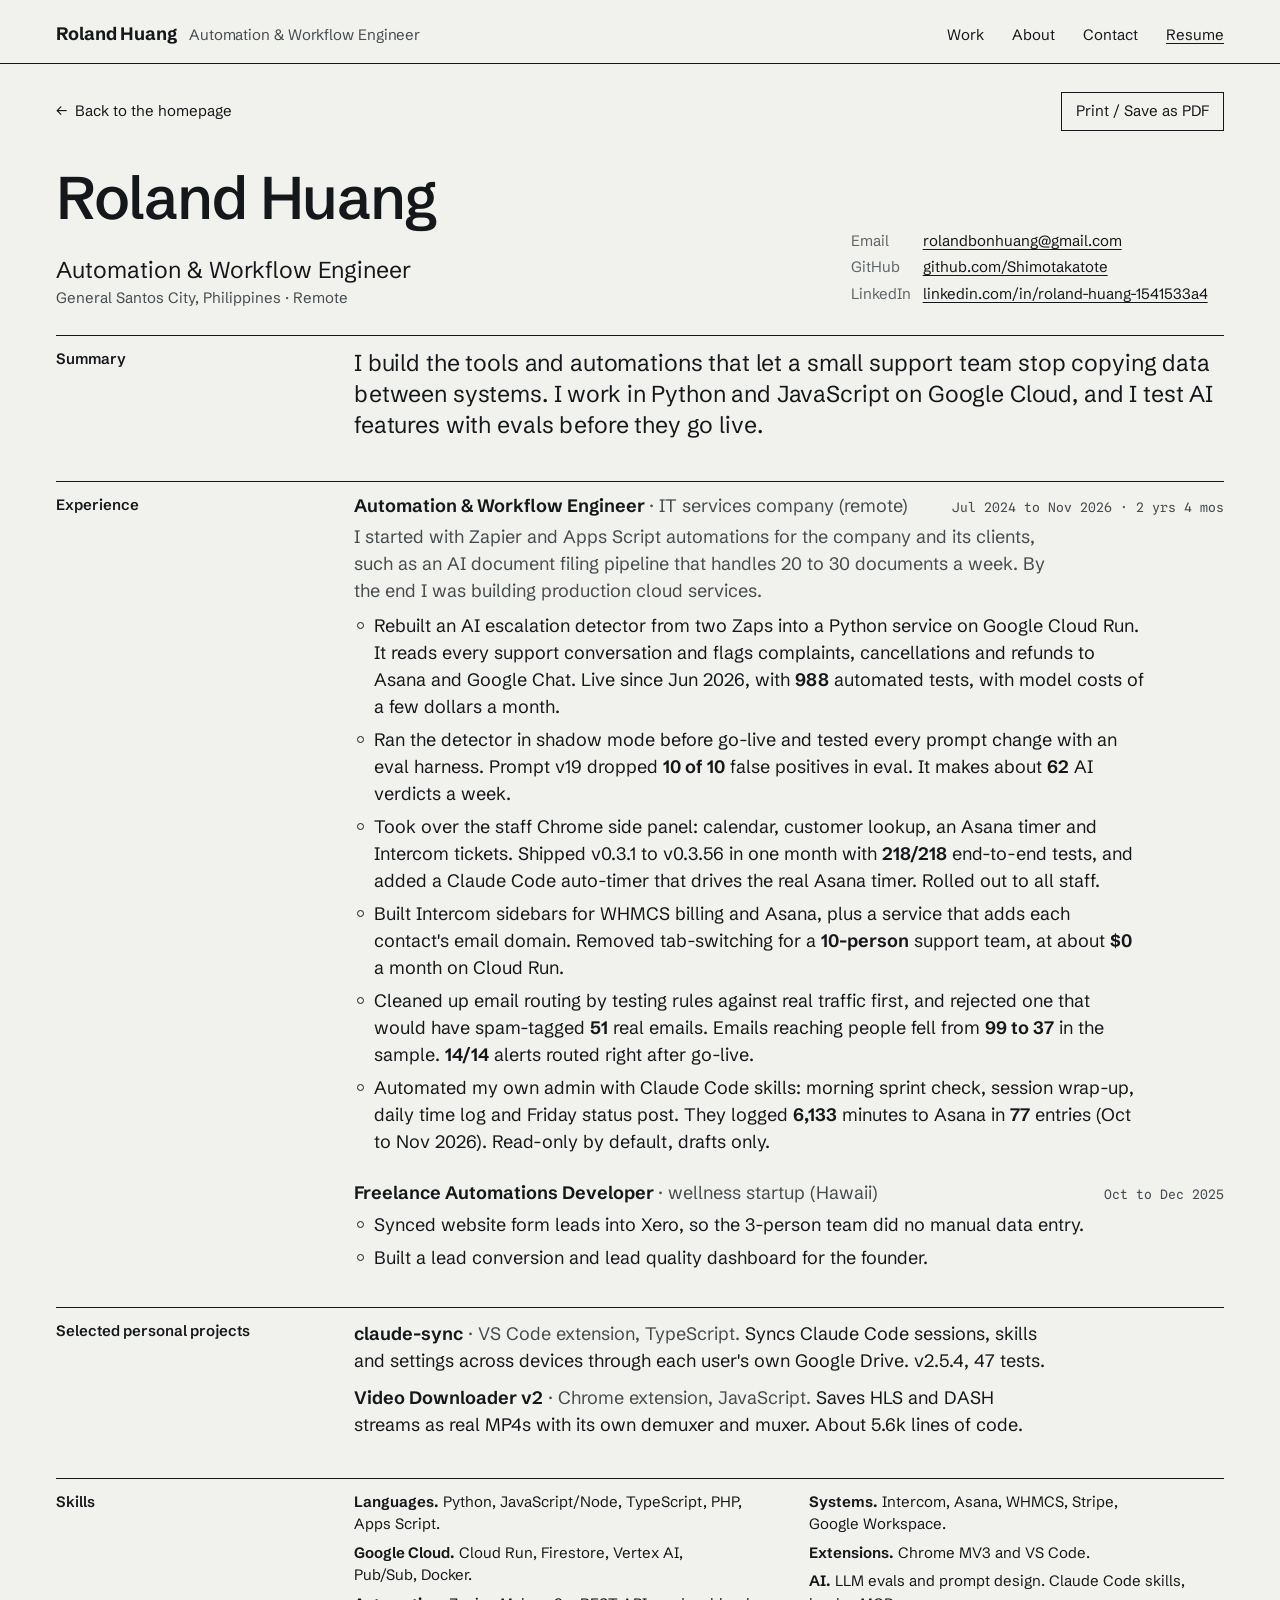
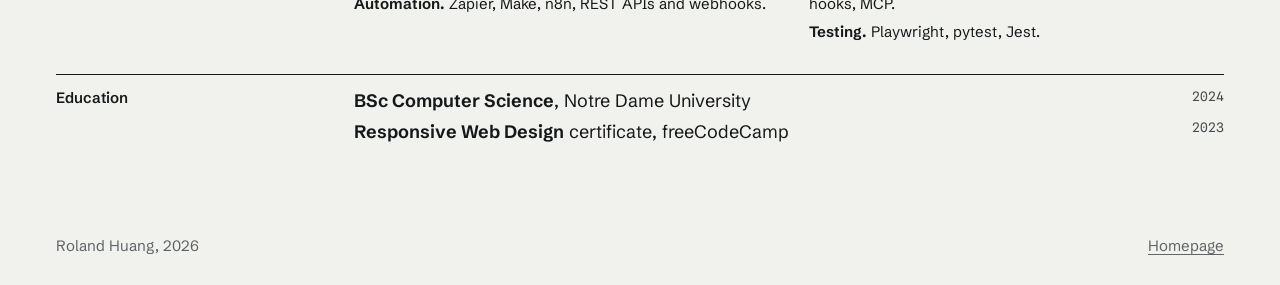
==== resume.html @ 1e5aaf49 "Launch new portfolio site" ====
<!DOCTYPE html>
<html lang="en">
<head>
<meta charset="utf-8">
<meta name="viewport" content="width=device-width, initial-scale=1">
<title>Resume · Roland Huang · Automation &amp; Workflow Engineer</title>
<meta name="description" content="One-page resume of Roland Huang, automation and workflow engineer in General Santos City, Philippines. Remote.">
<meta name="author" content="Roland Huang">
<meta name="theme-color" content="#F1F2EE">
<meta name="color-scheme" content="light">
<meta property="og:type" content="profile">
<meta property="og:title" content="Resume · Roland Huang">
<meta property="og:description" content="Automation and workflow engineer. One page, printable.">
<meta property="og:site_name" content="Roland Huang">
<meta name="twitter:card" content="summary">
<link rel="icon" href="favicon.svg" type="image/svg+xml">
<link rel="preconnect" href="https://fonts.googleapis.com">
<link rel="preconnect" href="https://fonts.gstatic.com" crossorigin>
<link href="https://fonts.googleapis.com/css2?family=Schibsted+Grotesk:ital,wght@0,400..900;1,400..900&amp;family=Spline+Sans+Mono:wght@400;500&amp;display=swap" rel="stylesheet">
<link rel="stylesheet" href="assets/css/site.css">
<style>
  /* Resume only. Shared styles live in assets/css/site.css. */
  .cv{padding-top:28px}
  .cv-tools{display:flex;justify-content:space-between;align-items:center;gap:16px;margin:0 0 36px;font-size:var(--fs-s)}
  .cv-back{text-decoration:none}
  .cv-back::before{content:"←";margin-right:8px}
  .cv-back:hover{text-decoration:underline}
  .cv-print{
    font:inherit;font-size:var(--fs-s);color:var(--ink);background:var(--paper);
    border:1px solid var(--ink);border-radius:0;padding:7px 14px;cursor:pointer;
  }
  .cv-print:hover{background:var(--ink);color:var(--paper)}

  .cv-head{align-items:end;padding-bottom:28px}
  .cv-head h1{grid-column:1 / span 8;margin:0;font-size:var(--fs-h1);line-height:1.02;font-weight:560;letter-spacing:-.022em}
  .cv-role{grid-column:1 / span 8;margin:12px 0 0;font-size:var(--fs-l);line-height:1.3}
  .cv-role span{display:block;font-size:var(--fs-s);color:var(--ink-2);margin-top:2px}
  .cv-links{grid-column:9 / span 4;list-style:none;margin:0;padding:0;font-size:var(--fs-s)}
  .cv-links li{display:grid;grid-template-columns:72px minmax(0,1fr);padding:2px 0}
  .cv-links .k{color:var(--ink-3)}
  .cv-links a{overflow-wrap:anywhere}

  .cv-sec{border-top:1px solid var(--ink);padding:12px 0 30px;align-items:start}
  .cv-sec > h2{grid-column:1 / span 3;margin:0;font-size:var(--fs-s);font-weight:600;line-height:1.5}
  .cv-body{grid-column:4 / span 9;min-width:0}
  .cv-body > p{margin:0 0 10px;max-width:64ch}
  .cv-sum{font-size:var(--fs-l);line-height:1.35;letter-spacing:-.006em}

  .cv-job + .cv-job{margin-top:26px}
  .cv-job-h{display:flex;flex-wrap:wrap;justify-content:space-between;align-items:baseline;gap:2px 24px}
  .cv-job h3{margin:0;font-size:var(--fs-m);line-height:1.35;font-weight:650}
  .cv-job h3 span{font-weight:400;color:var(--ink-2)}
  .cv-when{margin:0;font-family:var(--mono);font-size:var(--fs-xs);color:var(--ink-2);white-space:nowrap}
  .cv-intro{margin:4px 0 8px;color:var(--ink-2);max-width:64ch}
  .cv-list{list-style:none;margin:6px 0 0;padding:0;max-width:72ch}
  .cv-list li{position:relative;padding-left:20px;margin:0 0 6px}
  .cv-list li::before{content:"";position:absolute;left:3px;top:.55em;width:5px;height:5px;border:1px solid var(--ink);border-radius:50%}
  .cv b{font-weight:650}

  .cv-proj{margin:0 0 8px;max-width:72ch}
  .cv-proj .k{color:var(--ink-2)}
  .cv-skills{columns:2;column-gap:40px}
  .cv-skills p{margin:0 0 6px;break-inside:avoid;font-size:var(--fs-s);line-height:1.5}
  .cv-edu{list-style:none;margin:0;padding:0}
  .cv-edu li{display:flex;flex-wrap:wrap;justify-content:space-between;gap:2px 24px;margin:0 0 4px}

  @media screen and (max-width: 760px){
    .cv{padding-top:20px}
    .cv-tools{margin-bottom:24px}
    .cv-links{margin-top:20px}
    .cv-sec > h2{margin-bottom:8px}
    .cv-skills{columns:1}
    .cv-when{white-space:normal}
  }

  /* One page on A4 and Letter. The site header, footer and buttons are
     hidden; the content shrinks to a two-column sheet. */
  @media print{
    @page{size:auto;margin:10mm 12mm}
    .top,footer,.cv-tools{display:none !important}
    body{font-size:9.6pt;line-height:1.33}
    .cv{padding:0}
    .grid{column-gap:12px}
    .cv-head{padding-bottom:8pt}
    /* The print sheet is narrower than 760px, so undo the phone rule in
       site.css that stacks every grid child. */
    .cv .cv-head h1{grid-column:1 / span 7 !important;font-size:22pt;letter-spacing:-.015em}
    .cv .cv-role{grid-column:1 / span 7 !important;margin-top:3pt;font-size:11pt}
    .cv-role span{font-size:9pt;margin-top:1pt}
    .cv .cv-links{grid-column:8 / span 5 !important;grid-row:1 / span 2;align-self:end;font-size:8.6pt}
    .cv-links li{grid-template-columns:48pt minmax(0,1fr);padding:0}
    .cv-sec{border-top:.75pt solid #000;padding:4pt 0 5pt;break-inside:avoid}
    .cv .cv-sec > h2{grid-column:1 / span 2 !important;font-size:9.6pt}
    .cv .cv-body{grid-column:3 / span 10 !important}
    .cv-body > p,.cv-intro,.cv-list,.cv-proj{max-width:none}
    .cv-sum{font-size:10pt;line-height:1.38;margin:0}
    .cv-job + .cv-job{margin-top:5pt}
    .cv-job h3{font-size:10pt}
    .cv-when{font-size:8.2pt}
    .cv-intro{margin:1pt 0 3pt}
    .cv-list{margin-top:2pt}
    .cv-list li{padding-left:12pt;margin:0 0 2pt}
    .cv-list li::before{left:1.5pt;top:.5em;width:3.6pt;height:3.6pt;border:.75pt solid #000}
    .cv-proj{margin:0 0 3pt}
    .cv-skills{column-gap:18pt}
    .cv-skills p{font-size:9.3pt;line-height:1.4;margin:0 0 2pt}
    .cv-edu li{margin:0 0 1pt}
  }
</style>
</head>
<body>
<a class="skip" href="#main">Skip to content</a>

<header class="top">
  <div class="wrap">
    <a class="mark" href="index.html">Roland Huang<span>Automation &amp; Workflow Engineer</span></a>
    <nav class="nav" aria-label="Main">
      <a href="index.html#work">Work</a>
      <a href="index.html#about">About</a>
      <a href="index.html#contact">Contact</a>
      <a href="resume.html" aria-current="page">Resume</a>
    </nav>
  </div>
</header>

<main id="main">
  <div class="wrap cv">

    <div class="cv-tools">
      <a class="cv-back" href="index.html">Back to the homepage</a>
      <button type="button" class="cv-print" id="print" hidden>Print / Save as PDF</button>
    </div>

    <header class="cv-head grid">
      <h1>Roland Huang</h1>
      <p class="cv-role">Automation &amp; Workflow Engineer<span>General Santos City, Philippines · Remote</span></p>
      <ul class="cv-links" aria-label="Contact">
        <li><span class="k">Email</span><a href="mailto:rolandbonhuang@gmail.com">rolandbonhuang@gmail.com</a></li>
        <li><span class="k">GitHub</span><a href="https://github.com/Shimotakatote" rel="me">github.com/Shimotakatote</a></li>
        <li><span class="k">LinkedIn</span><a href="https://www.linkedin.com/in/roland-huang-1541533a4/" rel="me">linkedin.com/in/roland-huang-1541533a4</a></li>
      </ul>
    </header>

    <section class="cv-sec grid" aria-labelledby="h-summary">
      <h2 id="h-summary">Summary</h2>
      <div class="cv-body">
        <p class="cv-sum">I build the tools and automations that let a small support team stop copying data between systems. I work in Python and JavaScript on Google Cloud, and I test AI features with evals before they go live.</p>
      </div>
    </section>

    <section class="cv-sec grid" aria-labelledby="h-exp">
      <h2 id="h-exp">Experience</h2>
      <div class="cv-body">
        <article class="cv-job">
          <div class="cv-job-h">
            <h3>Automation &amp; Workflow Engineer <span>· IT services company (remote)</span></h3>
            <p class="cv-when">Jul 2024 to Nov 2026 · 2 yrs 4 mos</p>
          </div>
          <p class="cv-intro">I started with Zapier and Apps Script automations for the company and its clients, such as an AI document filing pipeline that handles 20 to 30 documents a week. By the end I was building production cloud services.</p>
          <ul class="cv-list">
            <li>Rebuilt an AI escalation detector from two Zaps into a Python service on Google Cloud Run. It reads every support conversation and flags complaints, cancellations and refunds to Asana and Google Chat. Live since Jun 2026, with <b>988</b> automated tests, with model costs of a few dollars a month.</li>
            <li>Ran the detector in shadow mode before go-live and tested every prompt change with an eval harness. Prompt v19 dropped <b>10 of 10</b> false positives in eval. It makes about <b>62</b> AI verdicts a week.</li>
            <li>Took over the staff Chrome side panel: calendar, customer lookup, an Asana timer and Intercom tickets. Shipped v0.3.1 to v0.3.56 in one month with <b>218/218</b> end-to-end tests, and added a Claude Code auto-timer that drives the real Asana timer. Rolled out to all staff.</li>
            <li>Built Intercom sidebars for WHMCS billing and Asana, plus a service that adds each contact's email domain. Removed tab-switching for a <b>10-person</b> support team, at about <b>$0</b> a month on Cloud Run.</li>
            <li>Cleaned up email routing by testing rules against real traffic first, and rejected one that would have spam-tagged <b>51</b> real emails. Emails reaching people fell from <b>99 to 37</b> in the sample. <b>14/14</b> alerts routed right after go-live.</li>
            <li>Automated my own admin with Claude Code skills: morning sprint check, session wrap-up, daily time log and Friday status post. They logged <b>6,133</b> minutes to Asana in <b>77</b> entries (Oct to Nov 2026). Read-only by default, drafts only.</li>
          </ul>
        </article>
        <article class="cv-job">
          <div class="cv-job-h">
            <h3>Freelance Automations Developer <span>· wellness startup (Hawaii)</span></h3>
            <p class="cv-when">Oct to Dec 2025</p>
          </div>
          <ul class="cv-list">
            <li>Synced website form leads into Xero, so the 3-person team did no manual data entry.</li>
            <li>Built a lead conversion and lead quality dashboard for the founder.</li>
          </ul>
        </article>
      </div>
    </section>

    <section class="cv-sec grid" aria-labelledby="h-proj">
      <h2 id="h-proj">Selected personal projects</h2>
      <div class="cv-body">
        <p class="cv-proj"><b>claude-sync</b> <span class="k">· VS Code extension, TypeScript.</span> Syncs Claude Code sessions, skills and settings across devices through each user's own Google Drive. v2.5.4, 47 tests.</p>
        <p class="cv-proj"><b>Video Downloader v2</b> <span class="k">· Chrome extension, JavaScript.</span> Saves HLS and DASH streams as real MP4s with its own demuxer and muxer. About 5.6k lines of code.</p>
      </div>
    </section>

    <section class="cv-sec grid" aria-labelledby="h-skills">
      <h2 id="h-skills">Skills</h2>
      <div class="cv-body cv-skills">
        <p><b>Languages.</b> Python, JavaScript/Node, TypeScript, PHP, Apps Script.</p>
        <p><b>Google Cloud.</b> Cloud Run, Firestore, Vertex AI, Pub/Sub, Docker.</p>
        <p><b>Automation.</b> Zapier, Make, n8n, REST APIs and webhooks.</p>
        <p><b>Systems.</b> Intercom, Asana, WHMCS, Stripe, Google Workspace.</p>
        <p><b>Extensions.</b> Chrome MV3 and VS Code.</p>
        <p><b>AI.</b> LLM evals and prompt design. Claude Code skills, hooks, MCP.</p>
        <p><b>Testing.</b> Playwright, pytest, Jest.</p>
      </div>
    </section>

    <section class="cv-sec grid" aria-labelledby="h-edu">
      <h2 id="h-edu">Education</h2>
      <div class="cv-body">
        <ul class="cv-edu">
          <li><span><b>BSc Computer Science</b>, Notre Dame University</span><span class="cv-when">2024</span></li>
          <li><span><b>Responsive Web Design</b> certificate, freeCodeCamp</span><span class="cv-when">2023</span></li>
        </ul>
      </div>
    </section>

  </div>
</main>

<footer>
  <div class="wrap">
    <span>Roland Huang, 2026</span>
    <a href="index.html">Homepage</a>
  </div>
</footer>

<script>
  (function(){
    var b = document.getElementById("print");
    if (!b || typeof window.print !== "function") return;
    b.hidden = false;
    b.addEventListener("click", function(){ window.print(); });
  })();
</script>
</body>
</html>
---- assets/css/site.css ----
/* ==========================================================================
   Roland Huang, portfolio. Shared styles ("Switchboard" design).

   Fonts: Schibsted Grotesk (text) + Spline Sans Mono (numbers).
   Colours: paper #F1F2EE, ink #15181A, one signal green #087A50.
   The green is only for active or selected states. Do not use it for
   decoration, borders or headings.

   PAGE SHELL (every page)
     <a class="skip" href="#main">Skip to content</a>
     <header class="top"> <div class="wrap"> .mark + nav.nav </div> </header>
     <main id="main"> <div class="wrap"> ... </div> </main>
     <footer> <div class="wrap"> ... </div> </footer>
   Pages inside /work/ must prefix every link with ../ (../index.html,
   ../assets/css/site.css, ../resume.html). Keep all links relative.

   WRITE-UP PAGE COMPONENTS (work/<slug>.html)
     .wu-head           page header (a .grid)
       .wu-back         back link, points to ../index.html#work
       .wu-meta         number + label + route line
         .n             project number, mono ("01")
         .wu-label      "IT services" | "Client" | "Personal" | "Freelance"
       .wu-title        the h1
       .wu-dek          one-sentence lead under the title
     .wu-body           two-column body (a .grid). Put the aside FIRST in
                        the markup: it sits on the right on wide screens
                        and moves below the prose at 980px and under.
       .wu-side         narrow facts column (aside)
         .wu-facts      a <dl>; each fact is <div><dt>..</dt><dd>..</dd></div>
                        Use dt names: Stack, Role, Status, Numbers.
         .wu-nums       a <ul> inside a dd for figures: <li><b>988</b> tests</li>
       .wu-main         prose column, about 64ch
         .wu-sec        a section with an <h2>
         .wu-fig        figure; put the image in .mat (grey mount) and
                        the caption in figcaption.cap
         .wu-ba         Before / After pair
           .wu-ba-col   one side; first child h3.wu-ba-k ("Before"/"After")
           .wu-ba-big   optional big figure inside a side
         .wu-steps      numbered "How it works" list (<ol>); each <li> holds
                        an <h3> and a <p>. Numbers come from CSS.
         .wu-note       small aside line in the prose (mono caption style)
     .wu-pn             prev / next project nav (a <nav>)
       .wu-prev, .wu-next   the two links; inside each:
         .n             "Previous" / "Next" + number
         .wu-pn-t       project title
       Use <span class="wu-pn-empty"></span> in place of a missing side.

   Example:
     <main id="main"><div class="wrap">
       <header class="wu-head grid">
         <p class="wu-back"><a href="../index.html#work">All work</a></p>
         <p class="wu-meta"><span class="n">01</span><span class="wu-label">IT services</span> · Intercom → Asana, Google Chat</p>
         <h1 class="wu-title">AI escalation detector</h1>
         <p class="wu-dek">It reads every support conversation and flags ...</p>
       </header>
       <div class="wu-body grid">
         <aside class="wu-side" aria-label="Project facts">
           <dl class="wu-facts">
             <div><dt>Stack</dt><dd>Python, Cloud Run</dd></div>
             <div><dt>Role</dt><dd>Sole builder</dd></div>
             <div><dt>Status</dt><dd>Live since 25 Jun 2026</dd></div>
             <div><dt>Numbers</dt><dd><ul class="wu-nums"><li><b>988</b> automated tests</li></ul></dd></div>
           </dl>
         </aside>
         <div class="wu-main">
           <section class="wu-sec"><h2>The problem</h2><p>...</p></section>
           <figure class="wu-fig"><div class="mat"><img src="../assets/img/x.png" alt="..."></div>
             <figcaption class="cap">...</figcaption></figure>
           <div class="wu-ba">
             <div class="wu-ba-col"><h3 class="wu-ba-k">Before</h3><p>...</p></div>
             <div class="wu-ba-col"><h3 class="wu-ba-k">After</h3><p>...</p></div>
           </div>
           <ol class="wu-steps"><li><h3>Read</h3><p>...</p></li></ol>
         </div>
       </div>
       <nav class="wu-pn" aria-label="More projects">
         <span class="wu-pn-empty"></span>
         <a class="wu-next" href="chrome-side-panel.html"><span class="n">Next · 02</span><span class="wu-pn-t">Staff Chrome side panel</span></a>
       </nav>
     </div></main>

   PRINT: the @media print block at the end is the base. The resume adds
   its own print rules on top. Helpers: .no-print, .print-only.
   ========================================================================== */

:root{
  --paper:#F1F2EE;
  --paper-2:#E3E6E1;
  --ink:#15181A;
  --ink-2:#464B4E;
  --ink-3:#5F6467;
  --rule:#C8CCC7;
  --signal:#087A50;

  --sans:"Schibsted Grotesk", "Helvetica Neue", Arial, sans-serif;
  --mono:"Spline Sans Mono", ui-monospace, Menlo, monospace;

  /* type scale: six steps plus the headline */
  --fs-xs:13px;   /* mono: numbers, captions */
  --fs-s:15px;    /* meta, small print */
  --fs-m:18px;    /* body */
  --fs-l:23px;    /* lead, readout title */
  --fs-xl:32px;   /* h3, figures */
  --fs-xxl:46px;  /* h2, contact */
  --fs-h1:60px;

  --gap:88px;
}
*{box-sizing:border-box}
html{-webkit-text-size-adjust:100%}
body{
  margin:0;background:var(--paper);color:var(--ink);
  font-family:var(--sans);font-size:var(--fs-m);line-height:1.5;font-weight:400;
  -webkit-font-smoothing:antialiased;
}
a{color:inherit;text-decoration-thickness:1px;text-underline-offset:3px}
a:hover{color:var(--signal)}
a:focus-visible,button:focus-visible,summary:focus-visible{outline:2px solid var(--ink);outline-offset:3px}
img{display:block;max-width:100%;height:auto}
h1,h2,h3{text-wrap:balance}
p{text-wrap:pretty}
.wrap{max-width:1328px;margin:0 auto;padding:0 56px}
.grid{display:grid;grid-template-columns:repeat(12,minmax(0,1fr));column-gap:24px}
.n{font-family:var(--mono);font-size:var(--fs-xs);font-weight:400;font-variant-numeric:tabular-nums}
.cap{font-family:var(--mono);font-size:var(--fs-xs);color:var(--ink-3);margin:10px 0 0;line-height:1.45}
.tab{font-variant-numeric:tabular-nums lining-nums}
.visually-hidden{position:absolute !important;width:1px;height:1px;overflow:hidden;clip:rect(0 0 0 0);clip-path:inset(50%);white-space:nowrap}
.print-only{display:none}

/* skip link */
.skip{position:absolute;left:12px;top:-60px;z-index:10;background:var(--ink);color:var(--paper);padding:8px 12px;font-size:var(--fs-s);text-decoration:none}
.skip:focus{top:12px;color:var(--paper)}

/* header */
.top{border-bottom:1px solid var(--ink)}
.top .wrap{display:flex;align-items:baseline;justify-content:space-between;gap:24px;padding-top:20px;padding-bottom:16px}
.mark{text-decoration:none;font-size:var(--fs-m);font-weight:700;letter-spacing:-.005em}
.mark span{font-weight:400;color:var(--ink-2);margin-left:12px;font-size:var(--fs-s)}
.nav{display:flex;gap:28px;font-size:var(--fs-s)}
.nav a{text-decoration:none}
.nav a:hover{text-decoration:underline}
.nav a[aria-current="page"]{text-decoration:underline}

/* intro */
.intro{padding:40px 0 30px}
.intro h1{
  grid-column:1 / span 10;margin:0;
  font-size:var(--fs-h1);line-height:1.02;font-weight:560;letter-spacing:-.022em;
}
.intro h1 i{font-weight:520}

/* switchboard */
.switch{border-top:1px solid var(--ink);padding-top:12px;align-items:start}
.switch h2{grid-column:1 / -1;margin:0 0 4px;font-size:var(--fs-s);font-weight:600}
.board-wrap{grid-column:1 / span 8}
.board-hint{margin:2px 0 0;font-size:var(--fs-xs);font-family:var(--mono);color:var(--ink-3)}
#board{display:block;width:100%;height:auto;overflow:visible;margin-top:-4px}
#board .rail{stroke:var(--ink);stroke-width:1}
#board .rail-2{stroke:var(--rule);stroke-width:1}
#board .lbl{font-family:var(--sans);font-size:19px;font-weight:560;fill:var(--ink);transition:opacity .15s}
#board.hovering .node .lbl{opacity:.42}
#board.hovering .node.on .lbl{opacity:1}
#board .cord{fill:none;stroke:var(--ink);stroke-width:1.2;stroke-linecap:round;transition:opacity .15s}
#board .knot{fill:var(--ink)}
#board.hovering .wire .cord,#board.hovering .wire .knot{opacity:.2}
#board.hovering .wire.hot .cord,#board.hovering .wire.hot .knot{opacity:1}
#board .hit{fill:none;stroke:transparent;stroke-width:16;pointer-events:stroke;cursor:pointer}
#board .wire{outline:none}
#board .wire:focus-visible .cord{stroke-dasharray:4 3;opacity:1}
#board .live .cord{stroke:var(--signal);stroke-width:2.6;opacity:1}
#board .live .knot{fill:var(--signal)}
#board.kbd .live .cord{stroke-dasharray:7 4}
#board .jack{fill:var(--paper);stroke:var(--ink);stroke-width:1.1}
#board .plug{fill:var(--ink)}
#board .plug.on{fill:var(--signal)}

.aside{grid-column:9 / span 4;padding-top:26px}
.readout{min-height:360px}
.r-meta{margin:0;font-size:var(--fs-s);color:var(--ink-2)}
.r-meta .n{color:var(--signal);margin-right:10px}
.readout h3{margin:6px 0 2px;font-size:var(--fs-l);line-height:1.15;font-weight:650;letter-spacing:-.01em}
.r-route{margin:0 0 14px;font-size:var(--fs-s);color:var(--ink-2)}
.r-text{margin:0 0 16px}
.r-facts{list-style:none;margin:0;padding:0}
.r-facts li{font-size:var(--fs-s);color:var(--ink-2);margin:0 0 3px}
.r-facts b{color:var(--ink);font-weight:650;margin-right:4px}
.r-more{display:inline-block;margin-top:14px;font-size:var(--fs-s)}

.index{list-style:none;margin:20px 0 0;padding:16px 0 0;border-top:1px solid var(--rule)}
.index button{
  all:unset;box-sizing:border-box;display:grid;grid-template-columns:34px 1fr;width:100%;
  padding:4px 0;cursor:pointer;font-size:var(--fs-s);line-height:1.35;color:var(--ink-2);
}
.index button .n{color:var(--ink-3);padding-top:1px}
.index button:hover{color:var(--ink)}
.index button[aria-pressed="true"]{color:var(--ink);font-weight:600}
.index button[aria-pressed="true"] .n{color:var(--signal)}
.index button:focus-visible{outline:2px solid var(--ink);outline-offset:2px}
.index a{display:grid;grid-template-columns:34px 1fr;padding:4px 0;font-size:var(--fs-s);line-height:1.35;text-decoration:none}

/* sections */
section.block{padding-top:var(--gap)}
.sec-head{border-top:1px solid var(--ink);padding-top:12px;margin-bottom:40px}
.sec-head h2{margin:0;font-size:var(--fs-xxl);line-height:1.02;font-weight:600;letter-spacing:-.022em}

.work{margin-bottom:var(--gap)}
.meta{margin:0 0 8px;font-size:var(--fs-s);color:var(--ink-2)}
.meta .n{color:var(--ink);margin-right:10px}
.work h3{margin:0 0 14px;font-size:var(--fs-xl);line-height:1.06;font-weight:640;letter-spacing:-.018em}
.work h3 a{text-decoration:none}
.work h3 a:hover{text-decoration:underline;text-decoration-thickness:2px}
.work .dek{font-size:var(--fs-l);line-height:1.3;margin:0 0 18px;letter-spacing:-.006em}
.work p{margin:0 0 14px;max-width:34em}
.work .go{margin:22px 0 0;font-size:var(--fs-s)}
.mat{background:var(--paper-2);padding:24px}
.mat img,.crop{border:1px solid var(--ink)}

/* big figures, used sparingly */
.figs{display:grid;grid-template-columns:repeat(2,minmax(0,1fr));gap:22px 24px;margin:26px 0 0}
.fig b{display:block;font-size:var(--fs-xl);line-height:1;font-weight:600;letter-spacing:-.02em}
.fig span{display:block;font-size:var(--fs-s);color:var(--ink-2);margin-top:6px;line-height:1.35}

/* 01 */
#w-01 .pic{grid-column:1 / span 6;margin:0}
#w-01 .txt{grid-column:8 / span 5;padding-top:6px}
.crop{position:relative;overflow:hidden;aspect-ratio:400 / 296;background:#fff}
.crop img{position:absolute;max-width:none;width:213.75%;left:-57.5%;top:-30.4%}

/* 02 */
#w-02 .sketch{grid-column:1 / span 3;margin:0}
#w-02 .txt{grid-column:4 / span 5;padding-left:12px}
#w-02 .side{grid-column:10 / span 3;padding-top:6px}
.panel{border:1px solid var(--ink);background:var(--paper);font-size:var(--fs-s);max-width:250px}
.panel div{padding:12px 14px;border-top:1px solid var(--rule);min-height:64px;position:relative}
.panel div:first-child{border-top:0}
.panel .timer{position:absolute;right:12px;top:12px;display:flex;gap:6px}
.panel .timer svg{display:block}
.ruler svg{width:100%;height:auto;display:block}
.ruler text{font-family:var(--mono);font-size:13px;fill:var(--ink-2)}
.big{font-size:var(--fs-xxl);line-height:1;font-weight:600;letter-spacing:-.025em;margin:40px 0 6px}
.big + span{display:block;font-size:var(--fs-s);color:var(--ink-2)}

/* 03 */
#w-03 .txt{grid-column:1 / span 4}
#w-03 .shots{grid-column:6 / span 7}
#w-03 .under{display:grid;grid-template-columns:minmax(0,5fr) minmax(0,6fr);gap:24px;margin-top:18px;align-items:start}
.dark-crop{position:relative;overflow:hidden;aspect-ratio:660 / 190;border:1px solid var(--ink);background:#1e2026}
.dark-crop img{position:absolute;max-width:none;width:132.9%;left:-2.85%;top:-368.4%}

/* 04 */
#w-04 .chart{grid-column:1 / span 4;padding-top:4px}
#w-04 .txt{grid-column:6 / span 6}
.ratio b{display:block;font-size:var(--fs-xxl);line-height:1;font-weight:600;letter-spacing:-.025em}
.ratio span{display:block;font-size:var(--fs-s);color:var(--ink-2);margin-top:6px}
.bars{margin-top:44px}
.bars h4{margin:0 0 14px;font-size:var(--fs-s);font-weight:600}
.bar-row{display:grid;grid-template-columns:52px minmax(0,1fr) 34px;gap:10px;align-items:center;margin:0 0 10px;font-size:var(--fs-s)}
.bar-row .v{text-align:right;font-weight:600;font-variant-numeric:tabular-nums}
.bar{height:16px;border:1px solid var(--ink-3);position:relative}
.bar i{position:absolute;left:0;top:0;bottom:0;background:var(--ink)}
.figline{font-size:var(--fs-l);margin:20px 0 0 !important}
.figline b{font-weight:650}

/* 05 */
#w-05 .txt{grid-column:1 / span 5}
#w-05 .side{grid-column:7 / span 6;padding-top:4px}
.steps{margin:6px 0 0;padding:0;list-style:none;counter-reset:s}
.steps li{counter-increment:s;padding:3px 0;display:grid;grid-template-columns:28px 1fr}
.steps li::before{content:counter(s);font-family:var(--mono);font-size:var(--fs-xs);color:var(--ink-3);padding-top:3px}
.work .rules{font-size:var(--fs-xxl);line-height:1.04;font-weight:600;letter-spacing:-.025em;margin:0 0 48px}
.rules span{display:block}
.rules span + span{border-top:1px solid var(--ink);padding-top:8px;margin-top:8px}

/* more projects */
.more-head{margin:0 0 12px;font-size:var(--fs-l);font-weight:650;letter-spacing:-.01em}
.tbl{width:100%;border-collapse:collapse}
.tbl th{font-size:var(--fs-s);font-weight:400;color:var(--ink-3);text-align:left;padding:0 18px 8px 0;border-bottom:1px solid var(--ink)}
.tbl td{padding:14px 18px 14px 0;border-bottom:1px solid var(--rule);vertical-align:baseline}
.tbl td.n{color:var(--ink-3);width:48px}
.tbl td.name{font-weight:640;width:25%}
.tbl td.kind{font-size:var(--fs-s);color:var(--ink-2);width:11%}
.tbl td.f{text-align:right;white-space:nowrap;font-weight:600}
.tbl tr:target td{background:var(--paper-2)}

.smalls-wrap{margin-top:56px}
.smalls{columns:2;column-gap:48px;list-style:none;margin:0;padding:0}
.smalls li{break-inside:avoid;padding:5px 0}
.smalls li .n{color:var(--ink-2);margin-left:10px;white-space:nowrap}

/* about */
.about .pic{grid-column:1 / span 3;margin:0}
.about .pic img{width:100%;filter:grayscale(1) contrast(1.05)}
.about .bio{grid-column:4 / span 5}
.about .bio p{font-size:var(--fs-l);line-height:1.4;margin:0 0 18px}
.about .how{grid-column:10 / span 3}
.how h3{margin:0 0 12px;font-size:var(--fs-s);font-weight:600}
.how ol{list-style:none;margin:0;padding:0;counter-reset:h}
.how li{counter-increment:h;font-size:var(--fs-l);line-height:1.2;font-weight:560;letter-spacing:-.01em;margin:0 0 18px;display:grid;grid-template-columns:26px 1fr}
.how li::before{content:counter(h);font-family:var(--mono);font-size:var(--fs-xs);font-weight:400;color:var(--ink-3);padding-top:6px}

.arc{grid-column:4 / span 9;list-style:none;margin:56px 0 0;padding:0;display:grid;grid-template-columns:repeat(5,minmax(0,1fr));gap:0 20px;border-top:1px solid var(--ink)}
.arc li{position:relative;padding-top:16px;font-size:var(--fs-s);line-height:1.4}
.arc li::before{content:"";position:absolute;left:0;top:-5px;width:9px;height:9px;border-radius:50%;background:var(--paper);border:1px solid var(--ink)}
.arc li .n{display:block;color:var(--ink);margin-bottom:4px}

.stack{grid-column:4 / span 9;margin-top:48px;columns:2;column-gap:48px}
.stack p{margin:0 0 10px;break-inside:avoid;font-size:var(--fs-s);line-height:1.5}
.stack b{font-weight:650}

/* contact */
.contact{padding:var(--gap) 0 0}
.contact .inner{border-top:1px solid var(--ink);padding-top:28px}
.contact h2{grid-column:1 / span 9;margin:0 0 30px;font-size:var(--fs-xxl);line-height:1.04;font-weight:600;letter-spacing:-.022em}
.links{grid-column:1 / -1;display:flex;flex-wrap:wrap;gap:12px 48px;font-size:var(--fs-l)}
.links a{text-decoration-thickness:1px}
.links .n{font-size:var(--fs-xs);color:var(--ink-3);margin-left:8px}
footer .wrap{display:flex;justify-content:space-between;gap:24px;padding-top:56px;padding-bottom:28px;font-size:var(--fs-s);color:var(--ink-3)}
footer a{color:var(--ink-3)}

/* ==========================================================================
   Write-up pages (work/<slug>.html). See the comment block at the top.
   ========================================================================== */
.wu-head{padding:28px 0 44px;align-items:end}
.wu-back{grid-column:1 / -1;margin:0 0 36px;font-size:var(--fs-s)}
.wu-back a{text-decoration:none}
.wu-back a::before{content:"←";margin-right:8px}
.wu-back a:hover{text-decoration:underline}
.wu-meta{grid-column:1 / span 10;margin:0 0 10px;font-size:var(--fs-s);color:var(--ink-2)}
.wu-meta .n{color:var(--ink);margin-right:10px}
.wu-label{color:var(--ink);font-weight:600}
.wu-title{
  grid-column:1 / span 10;margin:0;
  font-size:var(--fs-h1);line-height:1.02;font-weight:560;letter-spacing:-.022em;
}
.wu-dek{grid-column:1 / span 7;margin:20px 0 0;font-size:var(--fs-l);line-height:1.3;letter-spacing:-.006em}

.wu-body{border-top:1px solid var(--ink);padding-top:14px;align-items:start}
.wu-side{grid-column:10 / span 3;grid-row:1;position:sticky;top:24px;padding-top:4px}
.wu-main{grid-column:1 / span 8;grid-row:1;min-width:0}
.wu-main > *{max-width:64ch}
.wu-main > .wu-fig,.wu-main > .wu-ba,.wu-main > .figs{max-width:none}

.wu-facts{margin:0}
.wu-facts > div{border-top:1px solid var(--rule);padding:10px 0 12px}
.wu-facts > div:first-child{border-top:0;padding-top:0}
.wu-facts dt{font-size:var(--fs-s);color:var(--ink-3)}
.wu-facts dd{margin:2px 0 0;font-size:var(--fs-s);line-height:1.45}
.wu-nums{list-style:none;margin:4px 0 0;padding:0}
.wu-nums li{margin:0 0 8px;color:var(--ink-2);line-height:1.3}
.wu-nums b{display:block;font-size:var(--fs-l);line-height:1.1;font-weight:600;letter-spacing:-.01em;color:var(--ink)}

.wu-main p,.wu-main li{line-height:1.6}
.wu-main p{margin:0 0 16px}
.wu-main ul:not([class]),.wu-main ol:not([class]){margin:0 0 16px;padding-left:1.25em}
.wu-main ul:not([class]) li,.wu-main ol:not([class]) li{margin:0 0 6px}
.wu-main code{font-family:var(--mono);font-size:.84em;background:var(--paper-2);padding:1px 5px}
.wu-main strong{font-weight:650}
.wu-sec{margin:0 0 8px}
.wu-sec + .wu-sec,.wu-main > * + .wu-sec{margin-top:52px}
.wu-sec h2,.wu-main > h2{margin:0 0 14px;font-size:var(--fs-l);line-height:1.2;font-weight:650;letter-spacing:-.01em}
.wu-sec:first-child h2{margin-top:0}
.wu-note{font-family:var(--mono);font-size:var(--fs-xs);color:var(--ink-3);line-height:1.5}

.wu-fig{margin:36px 0}
.wu-fig .mat img{width:100%}
.wu-fig > img{border:1px solid var(--ink);width:100%}

/* Before / After pair */
.wu-ba{display:grid;grid-template-columns:repeat(2,minmax(0,1fr));gap:24px;margin:36px 0}
.wu-ba-col{border-top:1px solid var(--rule);padding-top:12px}
.wu-ba-col + .wu-ba-col{border-top-color:var(--ink)}
.wu-ba-k{margin:0 0 10px;font-size:var(--fs-s);font-weight:600;color:var(--ink-3)}
.wu-ba-col + .wu-ba-col .wu-ba-k{color:var(--ink)}
.wu-ba-col > p:last-child{margin-bottom:0}
.wu-ba-col:first-child > p{color:var(--ink-2)}
.wu-ba-big{display:block;font-size:var(--fs-xl);line-height:1;font-weight:600;letter-spacing:-.02em;margin:0 0 8px}

/* How it works: numbered steps, plain rules between them */
.wu-steps{list-style:none;margin:20px 0 36px;padding:0;counter-reset:wu}
.wu-steps > li{counter-increment:wu;display:grid;grid-template-columns:44px minmax(0,1fr);column-gap:8px;border-top:1px solid var(--rule);padding:14px 0 6px}
.wu-steps > li:last-child{border-bottom:1px solid var(--rule)}
.wu-steps > li::before{content:counter(wu,decimal-leading-zero);grid-row:1 / span 2;font-family:var(--mono);font-size:var(--fs-xs);color:var(--ink-3);padding-top:4px}
.wu-steps h3{margin:0 0 4px;font-size:var(--fs-m);line-height:1.3;font-weight:650}
.wu-steps p{margin:0 0 8px}

/* prev / next */
.wu-pn{display:grid;grid-template-columns:repeat(2,minmax(0,1fr));gap:24px;margin-top:var(--gap);border-top:1px solid var(--ink);padding-top:16px}
.wu-pn a{text-decoration:none;display:block}
.wu-pn .n{display:block;color:var(--ink-3);margin-bottom:6px}
.wu-pn-t{display:block;font-size:var(--fs-l);line-height:1.2;font-weight:640;letter-spacing:-.01em}
.wu-pn a:hover .wu-pn-t{text-decoration:underline;text-decoration-thickness:1px;text-underline-offset:4px}
.wu-next{text-align:right}

/* 404 */
.lost{padding:56px 0 0}
.lost h1{grid-column:1 / span 9;margin:0 0 24px;font-size:var(--fs-h1);line-height:1.02;font-weight:560;letter-spacing:-.022em}
.lost p{grid-column:1 / span 7;margin:0 0 14px;font-size:var(--fs-l);line-height:1.35}
.lost .n{color:var(--ink-3)}

/* ==========================================================================
   Responsive
   ========================================================================== */
@media (max-width: 1100px){
  :root{--fs-h1:52px}
}
@media (max-width: 980px){
  .wrap{padding:0 28px}
  .intro h1{grid-column:1 / -1}
  .board-wrap{grid-column:1 / -1}
  .aside{grid-column:1 / -1;display:grid;grid-template-columns:minmax(0,7fr) minmax(0,5fr);gap:32px;padding-top:20px}
  .index{margin:0;border-top:0;padding-top:0}
  .wu-title,.wu-meta{grid-column:1 / -1}
  .wu-dek{grid-column:1 / span 10}
  .wu-main{grid-column:1 / -1;grid-row:auto}
  .wu-side{grid-column:1 / -1;grid-row:auto;order:2;position:static;padding:20px 0 0;margin-top:44px;border-top:1px solid var(--ink)}
  .wu-main{order:1}
  .wu-facts{display:grid;grid-template-columns:repeat(2,minmax(0,1fr));gap:0 24px}
  .wu-facts > div:nth-child(2){border-top:0;padding-top:0}
}
@media (max-width: 760px){
  :root{--fs-m:17px;--fs-l:20px;--fs-xl:27px;--fs-xxl:32px;--fs-h1:36px;--gap:64px}
  .wrap{padding:0 20px}
  .grid > *{grid-column:1 / -1 !important}
  .top .wrap{flex-direction:column;gap:8px}
  .mark span{display:block;margin:2px 0 0}
  .nav{gap:18px;flex-wrap:wrap}
  .intro{padding:28px 0 24px}
  .intro h1{line-height:1.06}
  #board{max-width:420px;margin:4px auto 0}
  #board .lbl{font-size:16px}
  .aside{display:block}
  .readout{min-height:330px}
  .index{margin-top:8px;border-top:1px solid var(--rule);padding-top:12px}
  .sec-head{margin-bottom:28px}
  .mat{padding:12px}
  #w-01 .txt,#w-02 .txt,#w-03 .shots,#w-04 .txt,#w-05 .side{padding:28px 0 0}
  #w-02 .side{padding-top:28px}
  .panel{max-width:280px}
  #w-03 .under{grid-template-columns:1fr}
  .work .rules{font-size:30px;margin-bottom:32px}
  #w-02 .sketch{order:2;margin-top:28px !important}
  #w-02 .side{order:3}
  #w-04 .chart{order:2;padding-top:28px}
  #w-04 .txt{order:1;padding-top:0 !important}
  .panel div{min-height:48px}
  .tbl thead{display:none}
  .tbl tr{display:grid;grid-template-columns:36px 1fr;padding:12px 0;border-bottom:1px solid var(--rule)}
  .tbl td{border:0;padding:1px 0;width:auto !important;text-align:left !important;background:none !important}
  .tbl td.n{grid-row:span 4;padding-top:3px}
  .smalls{columns:1}
  .about .pic{max-width:180px;margin-bottom:24px}
  .about .how{margin-top:28px}
  .arc{grid-template-columns:1fr;border-top:0;border-left:1px solid var(--ink);margin-top:36px;padding-left:18px;gap:14px}
  .arc li{padding-top:0}
  .arc li::before{left:-23px;top:3px}
  .stack{columns:1;margin-top:32px}
  .links{flex-direction:column;gap:10px}
  .links a{overflow-wrap:anywhere}
  footer .wrap{padding-top:40px;flex-direction:column;gap:6px}

  .wu-head{padding:20px 0 32px}
  .wu-back{margin-bottom:24px}
  .wu-title{line-height:1.06}
  .wu-dek{margin-top:16px}
  .wu-facts{grid-template-columns:1fr}
  .wu-facts > div:nth-child(2){border-top:1px solid var(--rule);padding-top:10px}
  .wu-ba{grid-template-columns:1fr;gap:20px}
  .wu-steps > li{grid-template-columns:36px minmax(0,1fr)}
  .wu-pn{grid-template-columns:1fr;gap:20px}
  .wu-next{text-align:left}
  .lost h1,.lost p{grid-column:1 / -1}
}
@media (max-width: 380px){
  .wrap{padding:0 16px}
  .nav{gap:14px}
}

/* ==========================================================================
   Reduced motion
   ========================================================================== */
@media (prefers-reduced-motion: reduce){
  *,*::before,*::after{transition:none !important;animation:none !important;scroll-behavior:auto !important}
}

/* ==========================================================================
   Print base. The resume extends this with its own @media print rules.
   ========================================================================== */
@media print{
  @page{margin:14mm 14mm 16mm}
  :root{--paper:#fff;--paper-2:#fff;--ink-2:#2a2e30;--ink-3:#45494c;--rule:#b9bdb8;--signal:#15181A;--gap:28px}
  html,body{background:#fff !important;color:#000}
  body{font-size:10.5pt;line-height:1.45;-webkit-print-color-adjust:exact;print-color-adjust:exact}
  .wrap{max-width:none;padding:0}
  .skip,.nav,.no-print,.switch,.board-hint,.wu-back,.wu-pn{display:none !important}
  .print-only{display:block !important}
  .top{border-bottom:1px solid #000}
  .top .wrap{padding:0 0 6px}
  a{color:inherit;text-decoration:none}
  .wu-main a[href^="http"]::after,.wu-main a[href^="mailto:"]::after{content:" (" attr(href) ")";font-size:.85em;color:var(--ink-3);overflow-wrap:anywhere}
  h1,h2,h3,h4{break-after:avoid;page-break-after:avoid}
  figure,img,.wu-ba,.wu-steps > li,.tbl tr,.fig,.work{break-inside:avoid;page-break-inside:avoid}
  p,li{orphans:3;widows:3}
  .mat{padding:0;background:none}
  .wu-side{position:static}
  footer .wrap{padding:12px 0 0}
}


/* ==========================================================================
   Write-ups 01 and 02 (work/escalation-detector.html, work/chrome-side-panel.html)
   .wu-fig-narrow  caps a tall screenshot so it does not fill the screen
   .sp-map         HTML diagram of the side panel's parts (inside .mat)
     .sp-col       one column; .sp-k is its plain label
     .sp-box       a bordered part; b = name, .n = mono detail
     .sp-link      connector between columns: .sp-arrow + .n label
     .sp-arrow     a drawn arrow; add .sp-v for a vertical one
   .sp-ruler       width cap for the release ruler (#ruler) in the prose
   ========================================================================== */
.wu-fig-narrow .mat img{max-width:480px;margin:0 auto}

.sp-map{display:grid;grid-template-columns:minmax(0,1fr) 72px minmax(0,1.1fr) 72px minmax(0,1fr);align-items:center}
.sp-col{display:flex;flex-direction:column;min-width:0}
.sp-k{margin:0 0 8px;font-size:var(--fs-s);font-weight:600}
.sp-box{border:1px solid var(--ink);background:var(--paper);padding:10px 12px;font-size:var(--fs-s);line-height:1.35}
.sp-box b{display:block;font-weight:650}
.sp-box .n{display:block;color:var(--ink-2);margin-top:4px;overflow-wrap:anywhere}
.sp-map .panel{max-width:none}
.sp-map .panel div{min-height:0;padding:10px 12px}
.sp-map .panel .timer{top:8px;right:8px}
.sp-link{display:flex;flex-direction:column;align-items:stretch;padding:24px 6px 0;text-align:center}
.sp-link .n{display:block;color:var(--ink-2);margin-top:8px;line-height:1.25}
.sp-arrow{position:relative;display:block;height:1px;background:var(--ink)}
.sp-arrow::after{content:"";position:absolute;right:-1px;top:-4px;border-style:solid;border-width:4.5px 0 4.5px 7px;border-color:transparent transparent transparent var(--ink)}
.sp-arrow.sp-v{width:1px;height:26px;margin:2px auto}
.sp-arrow.sp-v::after{right:auto;top:auto;left:-4px;bottom:-1px;border-width:7px 4.5px 0 4.5px;border-color:var(--ink) transparent transparent transparent}

.sp-ruler{max-width:300px;margin:24px 0 20px}

@media (max-width: 760px){
  .wu-fig-narrow .mat img{max-width:100%}
  .sp-map{grid-template-columns:minmax(0,1fr)}
  .sp-link{flex-direction:row;align-items:center;justify-content:center;gap:10px;padding:6px 0}
  .sp-link .sp-arrow{width:1px;height:26px;margin:0}
  .sp-link .sp-arrow::after{right:auto;top:auto;left:-4px;bottom:-1px;border-width:7px 4.5px 0 4.5px;border-color:var(--ink) transparent transparent transparent}
  .sp-link .n{margin:0}
}
@media print{
  .sp-map .panel .timer rect[fill="#087A50"]{fill:#15181A;stroke:#15181A}
}
/* end write-ups 01 and 02 */

/* ==========================================================================
   Write-ups 03, 04 and 05
   .er-one     single 591/634 bar under the problem text (email-routing)
   .er-k       plain label above the before/after bars
   .er-chart   the before/after figure
   .er-tbl     "where each number comes from" table
   .ix-crop    wrapper for the sidebar screenshot (intercom-integrations)
   .ix-panel   the dark Domain panel, kept narrow
   .ix-after   paragraph straight after a .figs block
   .wu-main .tbl  the homepage table reused in a write-up; on phones each
               cell shows its column name from data-k
   ========================================================================== */
.er-one{margin:22px 0 6px}
.er-one .bar{margin-top:14px}
.er-k{margin:0 0 14px;font-size:var(--fs-s);font-weight:600}
.er-chart .bars{margin-top:0}
.er-tbl{width:100%;border-collapse:collapse;margin:28px 0 32px;font-size:var(--fs-s)}
.er-tbl th,.er-tbl td{text-align:left;vertical-align:baseline;padding:10px 16px 10px 0;border-bottom:1px solid var(--rule)}
.er-tbl thead th{font-weight:400;color:var(--ink-3);border-bottom-color:var(--ink);padding-top:0}
.er-tbl tbody th{font-weight:400}
.er-tbl td.v{font-weight:600;white-space:nowrap;font-variant-numeric:tabular-nums}
.ix-crop{overflow:hidden}
.ix-panel{overflow:hidden}
.wu-fig .ix-panel img{width:100%;max-width:400px;margin:0 auto}
.wu-main .ix-after{margin-top:24px}
.wu-main .tbl{margin:8px 0 28px}

@media (max-width: 760px){
  .er-tbl thead{display:none}
  .er-tbl tr{display:grid;grid-template-columns:1fr;padding:10px 0;border-bottom:1px solid var(--rule)}
  .er-tbl th,.er-tbl td{border:0;padding:1px 0}
  .er-tbl td.v{white-space:normal}
  .wu-main .tbl td[data-k]::before{content:attr(data-k) " · ";color:var(--ink-3);font-size:var(--fs-s)}
}
/* end write-ups 03, 04 and 05 */
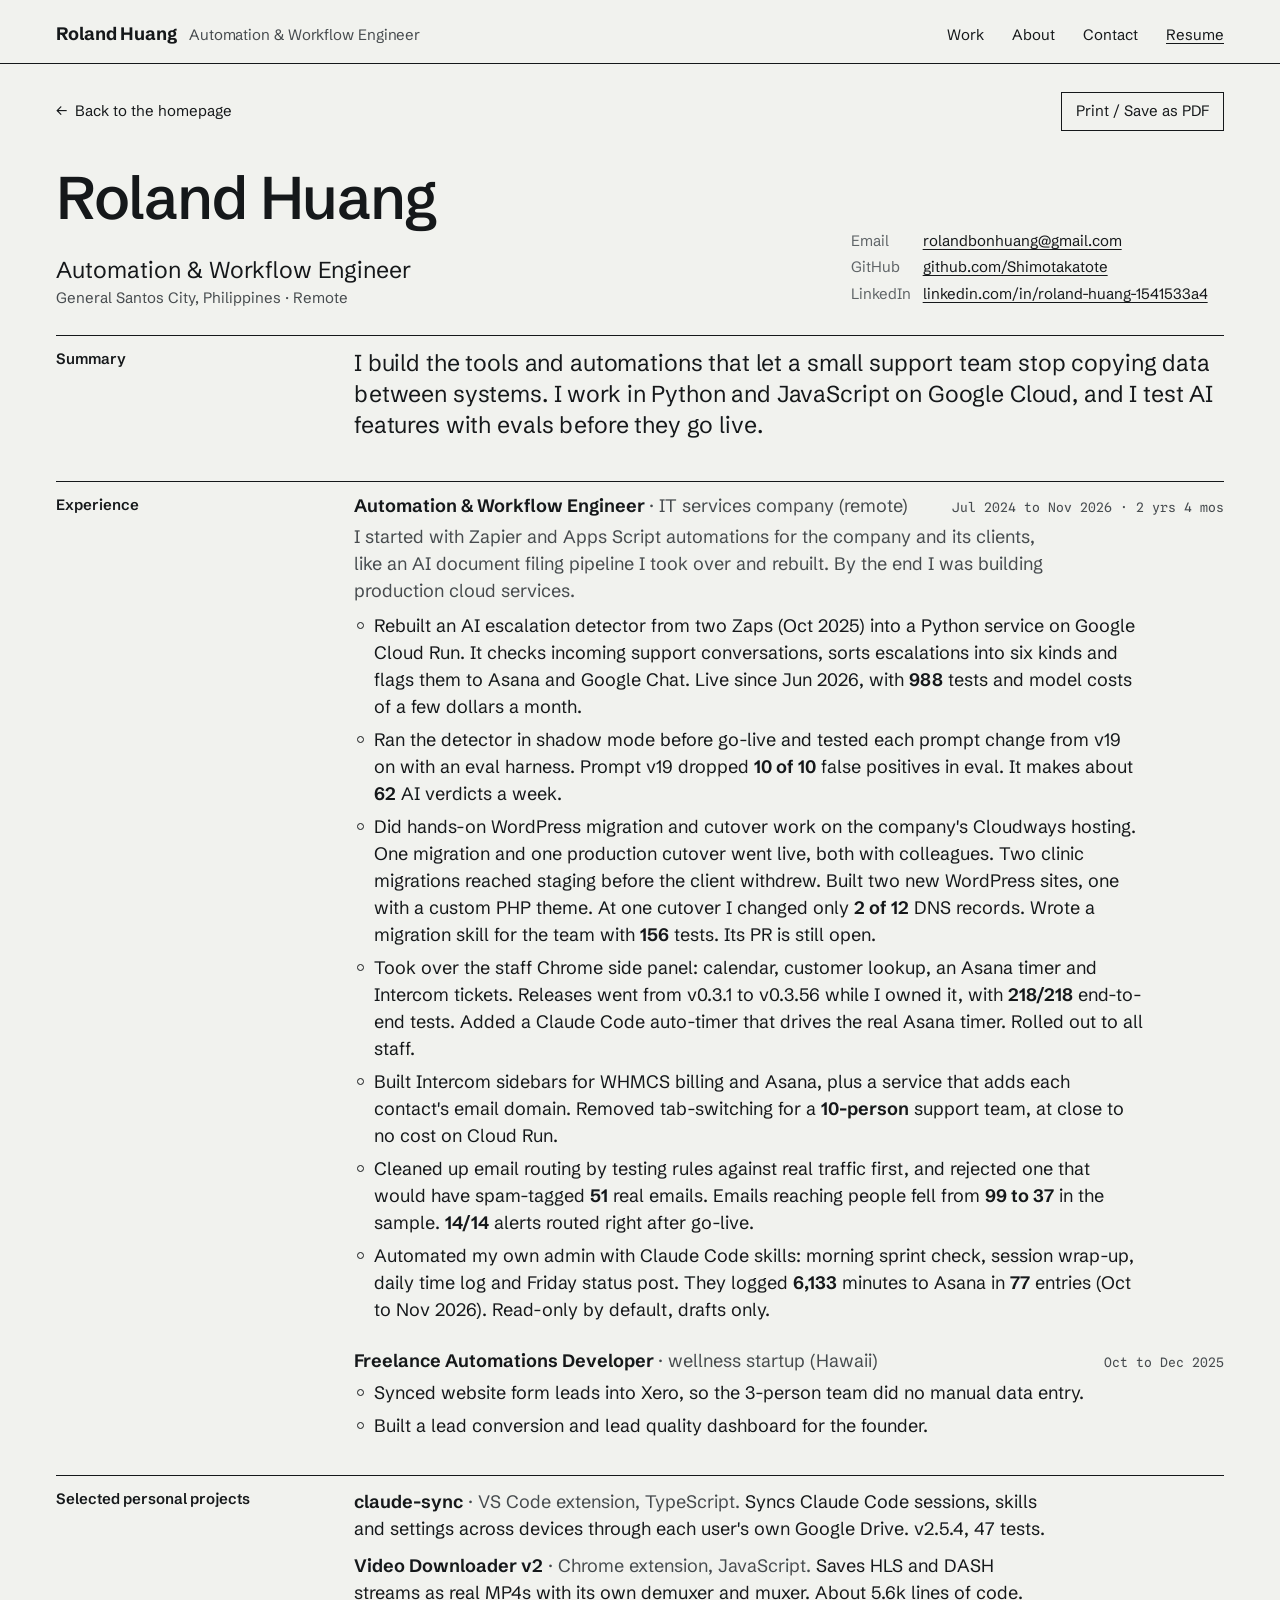
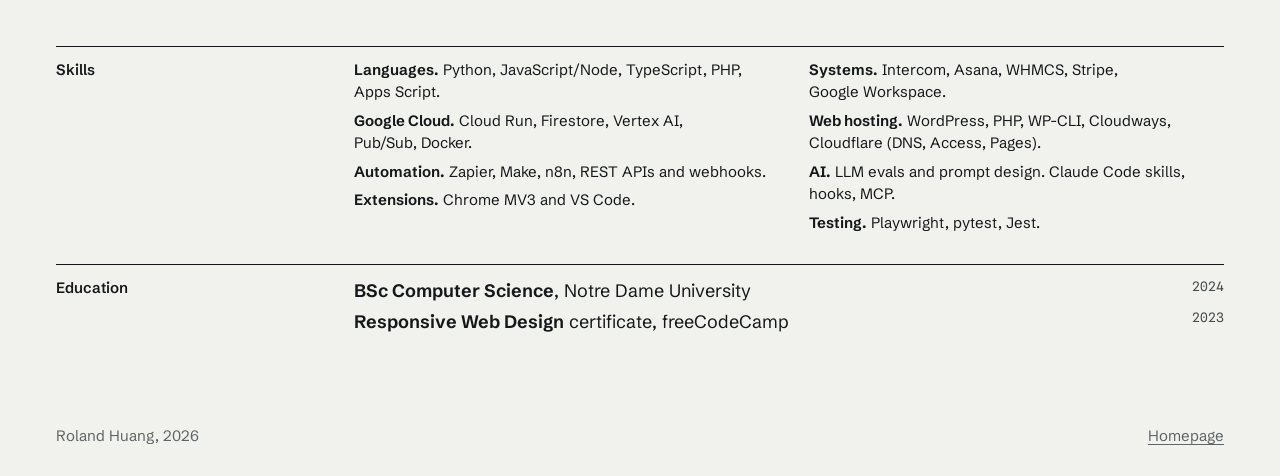
==== commit 5809506e: "Add website migrations and builds; accuracy fixes and more projects" ====
--- a/resume.html
+++ b/resume.html
@@ -78,7 +78,7 @@
   @media print{
     @page{size:auto;margin:10mm 12mm}
     .top,footer,.cv-tools{display:none !important}
-    body{font-size:9.6pt;line-height:1.33}
+    body{font-size:9.6pt;line-height:1.3}
     .cv{padding:0}
     .grid{column-gap:12px}
     .cv-head{padding-bottom:8pt}
@@ -89,7 +89,7 @@
     .cv-role span{font-size:9pt;margin-top:1pt}
     .cv .cv-links{grid-column:8 / span 5 !important;grid-row:1 / span 2;align-self:end;font-size:8.6pt}
     .cv-links li{grid-template-columns:48pt minmax(0,1fr);padding:0}
-    .cv-sec{border-top:.75pt solid #000;padding:4pt 0 5pt;break-inside:avoid}
+    .cv-sec{border-top:.75pt solid #000;padding:3pt 0 4pt;break-inside:avoid}
     .cv .cv-sec > h2{grid-column:1 / span 2 !important;font-size:9.6pt}
     .cv .cv-body{grid-column:3 / span 10 !important}
     .cv-body > p,.cv-intro,.cv-list,.cv-proj{max-width:none}
@@ -99,7 +99,7 @@
     .cv-when{font-size:8.2pt}
     .cv-intro{margin:1pt 0 3pt}
     .cv-list{margin-top:2pt}
-    .cv-list li{padding-left:12pt;margin:0 0 2pt}
+    .cv-list li{padding-left:12pt;margin:0 0 1pt}
     .cv-list li::before{left:1.5pt;top:.5em;width:3.6pt;height:3.6pt;border:.75pt solid #000}
     .cv-proj{margin:0 0 3pt}
     .cv-skills{column-gap:18pt}
@@ -156,12 +156,13 @@
             <h3>Automation &amp; Workflow Engineer <span>· IT services company (remote)</span></h3>
             <p class="cv-when">Jul 2024 to Nov 2026 · 2 yrs 4 mos</p>
           </div>
-          <p class="cv-intro">I started with Zapier and Apps Script automations for the company and its clients, such as an AI document filing pipeline that handles 20 to 30 documents a week. By the end I was building production cloud services.</p>
+          <p class="cv-intro">I started with Zapier and Apps Script automations for the company and its clients, like an AI document filing pipeline I took over and rebuilt. By the end I was building production cloud services.</p>
           <ul class="cv-list">
-            <li>Rebuilt an AI escalation detector from two Zaps into a Python service on Google Cloud Run. It reads every support conversation and flags complaints, cancellations and refunds to Asana and Google Chat. Live since Jun 2026, with <b>988</b> automated tests, with model costs of a few dollars a month.</li>
-            <li>Ran the detector in shadow mode before go-live and tested every prompt change with an eval harness. Prompt v19 dropped <b>10 of 10</b> false positives in eval. It makes about <b>62</b> AI verdicts a week.</li>
-            <li>Took over the staff Chrome side panel: calendar, customer lookup, an Asana timer and Intercom tickets. Shipped v0.3.1 to v0.3.56 in one month with <b>218/218</b> end-to-end tests, and added a Claude Code auto-timer that drives the real Asana timer. Rolled out to all staff.</li>
-            <li>Built Intercom sidebars for WHMCS billing and Asana, plus a service that adds each contact's email domain. Removed tab-switching for a <b>10-person</b> support team, at about <b>$0</b> a month on Cloud Run.</li>
+            <li>Rebuilt an AI escalation detector from two Zaps (Oct 2025) into a Python service on Google Cloud Run. It checks incoming support conversations, sorts escalations into six kinds and flags them to Asana and Google Chat. Live since Jun 2026, with <b>988</b> tests and model costs of a few dollars a month.</li>
+            <li>Ran the detector in shadow mode before go-live and tested each prompt change from v19 on with an eval harness. Prompt v19 dropped <b>10 of 10</b> false positives in eval. It makes about <b>62</b> AI verdicts a week.</li>
+            <li>Did hands-on WordPress migration and cutover work on the company's Cloudways hosting. One migration and one production cutover went live, both with colleagues. Two clinic migrations reached staging before the client withdrew. Built two new WordPress sites, one with a custom PHP theme. At one cutover I changed only <b>2 of 12</b> DNS records. Wrote a migration skill for the team with <b>156</b> tests. Its PR is still open.</li>
+            <li>Took over the staff Chrome side panel: calendar, customer lookup, an Asana timer and Intercom tickets. Releases went from v0.3.1 to v0.3.56 while I owned it, with <b>218/218</b> end-to-end tests. Added a Claude Code auto-timer that drives the real Asana timer. Rolled out to all staff.</li>
+            <li>Built Intercom sidebars for WHMCS billing and Asana, plus a service that adds each contact's email domain. Removed tab-switching for a <b>10-person</b> support team, at close to no cost on Cloud Run.</li>
             <li>Cleaned up email routing by testing rules against real traffic first, and rejected one that would have spam-tagged <b>51</b> real emails. Emails reaching people fell from <b>99 to 37</b> in the sample. <b>14/14</b> alerts routed right after go-live.</li>
             <li>Automated my own admin with Claude Code skills: morning sprint check, session wrap-up, daily time log and Friday status post. They logged <b>6,133</b> minutes to Asana in <b>77</b> entries (Oct to Nov 2026). Read-only by default, drafts only.</li>
           </ul>
@@ -193,8 +194,9 @@
         <p><b>Languages.</b> Python, JavaScript/Node, TypeScript, PHP, Apps Script.</p>
         <p><b>Google Cloud.</b> Cloud Run, Firestore, Vertex AI, Pub/Sub, Docker.</p>
         <p><b>Automation.</b> Zapier, Make, n8n, REST APIs and webhooks.</p>
+        <p><b>Extensions.</b> Chrome MV3 and VS Code.</p>
         <p><b>Systems.</b> Intercom, Asana, WHMCS, Stripe, Google Workspace.</p>
-        <p><b>Extensions.</b> Chrome MV3 and VS Code.</p>
+        <p><b>Web hosting.</b> WordPress, PHP, WP-CLI, Cloudways, Cloudflare (DNS, Access, Pages).</p>
         <p><b>AI.</b> LLM evals and prompt design. Claude Code skills, hooks, MCP.</p>
         <p><b>Testing.</b> Playwright, pytest, Jest.</p>
       </div>
--- a/assets/css/site.css
+++ b/assets/css/site.css
@@ -44,6 +44,8 @@
          .n             "Previous" / "Next" + number
          .wu-pn-t       project title
        Use <span class="wu-pn-empty"></span> in place of a missing side.
+       The ring wraps: 01's previous is the last write-up, and the last
+       write-up's next is 01.
 
    Example:
      <main id="main"><div class="wrap">
@@ -51,7 +53,7 @@
          <p class="wu-back"><a href="../index.html#work">All work</a></p>
          <p class="wu-meta"><span class="n">01</span><span class="wu-label">IT services</span> · Intercom → Asana, Google Chat</p>
          <h1 class="wu-title">AI escalation detector</h1>
-         <p class="wu-dek">It reads every support conversation and flags ...</p>
+         <p class="wu-dek">It checks incoming support conversations for escalations ...</p>
        </header>
        <div class="wu-body grid">
          <aside class="wu-side" aria-label="Project facts">
@@ -74,8 +76,8 @@
          </div>
        </div>
        <nav class="wu-pn" aria-label="More projects">
-         <span class="wu-pn-empty"></span>
-         <a class="wu-next" href="chrome-side-panel.html"><span class="n">Next · 02</span><span class="wu-pn-t">Staff Chrome side panel</span></a>
+         <a class="wu-prev" href="video-downloader.html"><span class="n">Previous · 08</span><span class="wu-pn-t">Video Downloader v2</span></a>
+         <a class="wu-next" href="website-migrations.html"><span class="n">Next · 02</span><span class="wu-pn-t">Website migrations and builds</span></a>
        </nav>
      </div></main>
 
@@ -227,9 +229,14 @@
 .crop img{position:absolute;max-width:none;width:213.75%;left:-57.5%;top:-30.4%}
 
 /* 02 */
-#w-02 .sketch{grid-column:1 / span 3;margin:0}
-#w-02 .txt{grid-column:4 / span 5;padding-left:12px}
-#w-02 .side{grid-column:10 / span 3;padding-top:6px}
+#w-02 .txt{grid-column:1 / span 5}
+#w-02 .side{grid-column:7 / span 6;padding-top:4px}
+#w-02 .recs{margin-top:18px}
+
+/* 03 */
+#w-03 .sketch{grid-column:1 / span 3;margin:0}
+#w-03 .txt{grid-column:4 / span 5;padding-left:12px}
+#w-03 .side{grid-column:10 / span 3;padding-top:6px}
 .panel{border:1px solid var(--ink);background:var(--paper);font-size:var(--fs-s);max-width:250px}
 .panel div{padding:12px 14px;border-top:1px solid var(--rule);min-height:64px;position:relative}
 .panel div:first-child{border-top:0}
@@ -240,16 +247,16 @@
 .big{font-size:var(--fs-xxl);line-height:1;font-weight:600;letter-spacing:-.025em;margin:40px 0 6px}
 .big + span{display:block;font-size:var(--fs-s);color:var(--ink-2)}
 
-/* 03 */
-#w-03 .txt{grid-column:1 / span 4}
-#w-03 .shots{grid-column:6 / span 7}
-#w-03 .under{display:grid;grid-template-columns:minmax(0,5fr) minmax(0,6fr);gap:24px;margin-top:18px;align-items:start}
+/* 04 */
+#w-04 .txt{grid-column:1 / span 4}
+#w-04 .shots{grid-column:6 / span 7}
+#w-04 .under{display:grid;grid-template-columns:minmax(0,5fr) minmax(0,6fr);gap:24px;margin-top:18px;align-items:start}
 .dark-crop{position:relative;overflow:hidden;aspect-ratio:660 / 190;border:1px solid var(--ink);background:#1e2026}
 .dark-crop img{position:absolute;max-width:none;width:132.9%;left:-2.85%;top:-368.4%}
 
-/* 04 */
-#w-04 .chart{grid-column:1 / span 4;padding-top:4px}
-#w-04 .txt{grid-column:6 / span 6}
+/* 05 */
+#w-05 .chart{grid-column:1 / span 4;padding-top:4px}
+#w-05 .txt{grid-column:6 / span 6}
 .ratio b{display:block;font-size:var(--fs-xxl);line-height:1;font-weight:600;letter-spacing:-.025em}
 .ratio span{display:block;font-size:var(--fs-s);color:var(--ink-2);margin-top:6px}
 .bars{margin-top:44px}
@@ -261,9 +268,9 @@
 .figline{font-size:var(--fs-l);margin:20px 0 0 !important}
 .figline b{font-weight:650}
 
-/* 05 */
-#w-05 .txt{grid-column:1 / span 5}
-#w-05 .side{grid-column:7 / span 6;padding-top:4px}
+/* 06 */
+#w-06 .txt{grid-column:1 / span 5}
+#w-06 .side{grid-column:7 / span 6;padding-top:4px}
 .steps{margin:6px 0 0;padding:0;list-style:none;counter-reset:s}
 .steps li{counter-increment:s;padding:3px 0;display:grid;grid-template-columns:28px 1fr}
 .steps li::before{content:counter(s);font-family:var(--mono);font-size:var(--fs-xs);color:var(--ink-3);padding-top:3px}
@@ -298,7 +305,7 @@
 .how li{counter-increment:h;font-size:var(--fs-l);line-height:1.2;font-weight:560;letter-spacing:-.01em;margin:0 0 18px;display:grid;grid-template-columns:26px 1fr}
 .how li::before{content:counter(h);font-family:var(--mono);font-size:var(--fs-xs);font-weight:400;color:var(--ink-3);padding-top:6px}
 
-.arc{grid-column:4 / span 9;list-style:none;margin:56px 0 0;padding:0;display:grid;grid-template-columns:repeat(5,minmax(0,1fr));gap:0 20px;border-top:1px solid var(--ink)}
+.arc{grid-column:4 / span 9;list-style:none;margin:56px 0 0;padding:0;display:grid;grid-template-columns:repeat(6,minmax(0,1fr));gap:0 20px;border-top:1px solid var(--ink)}
 .arc li{position:relative;padding-top:16px;font-size:var(--fs-s);line-height:1.4}
 .arc li::before{content:"";position:absolute;left:0;top:-5px;width:9px;height:9px;border-radius:50%;background:var(--paper);border:1px solid var(--ink)}
 .arc li .n{display:block;color:var(--ink);margin-bottom:4px}
@@ -433,15 +440,15 @@
   .index{margin-top:8px;border-top:1px solid var(--rule);padding-top:12px}
   .sec-head{margin-bottom:28px}
   .mat{padding:12px}
-  #w-01 .txt,#w-02 .txt,#w-03 .shots,#w-04 .txt,#w-05 .side{padding:28px 0 0}
-  #w-02 .side{padding-top:28px}
+  #w-01 .txt,#w-02 .side,#w-03 .txt,#w-04 .shots,#w-05 .txt,#w-06 .side{padding:28px 0 0}
+  #w-03 .side{padding-top:28px}
   .panel{max-width:280px}
-  #w-03 .under{grid-template-columns:1fr}
+  #w-04 .under{grid-template-columns:1fr}
   .work .rules{font-size:30px;margin-bottom:32px}
-  #w-02 .sketch{order:2;margin-top:28px !important}
-  #w-02 .side{order:3}
-  #w-04 .chart{order:2;padding-top:28px}
-  #w-04 .txt{order:1;padding-top:0 !important}
+  #w-03 .sketch{order:2;margin-top:28px !important}
+  #w-03 .side{order:3}
+  #w-05 .chart{order:2;padding-top:28px}
+  #w-05 .txt{order:1;padding-top:0 !important}
   .panel div{min-height:48px}
   .tbl thead{display:none}
   .tbl tr{display:grid;grid-template-columns:36px 1fr;padding:12px 0;border-bottom:1px solid var(--rule)}
@@ -507,7 +514,7 @@
 
 
 /* ==========================================================================
-   Write-ups 01 and 02 (work/escalation-detector.html, work/chrome-side-panel.html)
+   Write-ups 01 and 03 (work/escalation-detector.html, work/chrome-side-panel.html)
    .wu-fig-narrow  caps a tall screenshot so it does not fill the screen
    .sp-map         HTML diagram of the side panel's parts (inside .mat)
      .sp-col       one column; .sp-k is its plain label
@@ -547,10 +554,10 @@
 @media print{
   .sp-map .panel .timer rect[fill="#087A50"]{fill:#15181A;stroke:#15181A}
 }
-/* end write-ups 01 and 02 */
-
-/* ==========================================================================
-   Write-ups 03, 04 and 05
+/* end write-ups 01 and 03 */
+
+/* ==========================================================================
+   Write-ups 04, 05 and 06
    .er-one     single 591/634 bar under the problem text (email-routing)
    .er-k       plain label above the before/after bars
    .er-chart   the before/after figure
@@ -583,4 +590,14 @@
   .er-tbl td.v{white-space:normal}
   .wu-main .tbl td[data-k]::before{content:attr(data-k) " · ";color:var(--ink-3);font-size:var(--fs-s)}
 }
-/* end write-ups 03, 04 and 05 */
+/* end write-ups 04, 05 and 06 */
+
+/* ==========================================================================
+   Write-up 02 (work/website-migrations.html), also used on the homepage
+   .recs       a row of 12 boxes, one per DNS record; .ch marks a changed
+               record (ink fill). Give it role="img" and an aria-label.
+   ========================================================================== */
+.recs{display:grid;grid-template-columns:repeat(12,minmax(0,1fr));gap:4px;max-width:420px}
+.recs i{display:block;height:28px;border:1px solid var(--ink-3)}
+.recs i.ch{background:var(--ink);border-color:var(--ink)}
+/* end write-up 02 */
